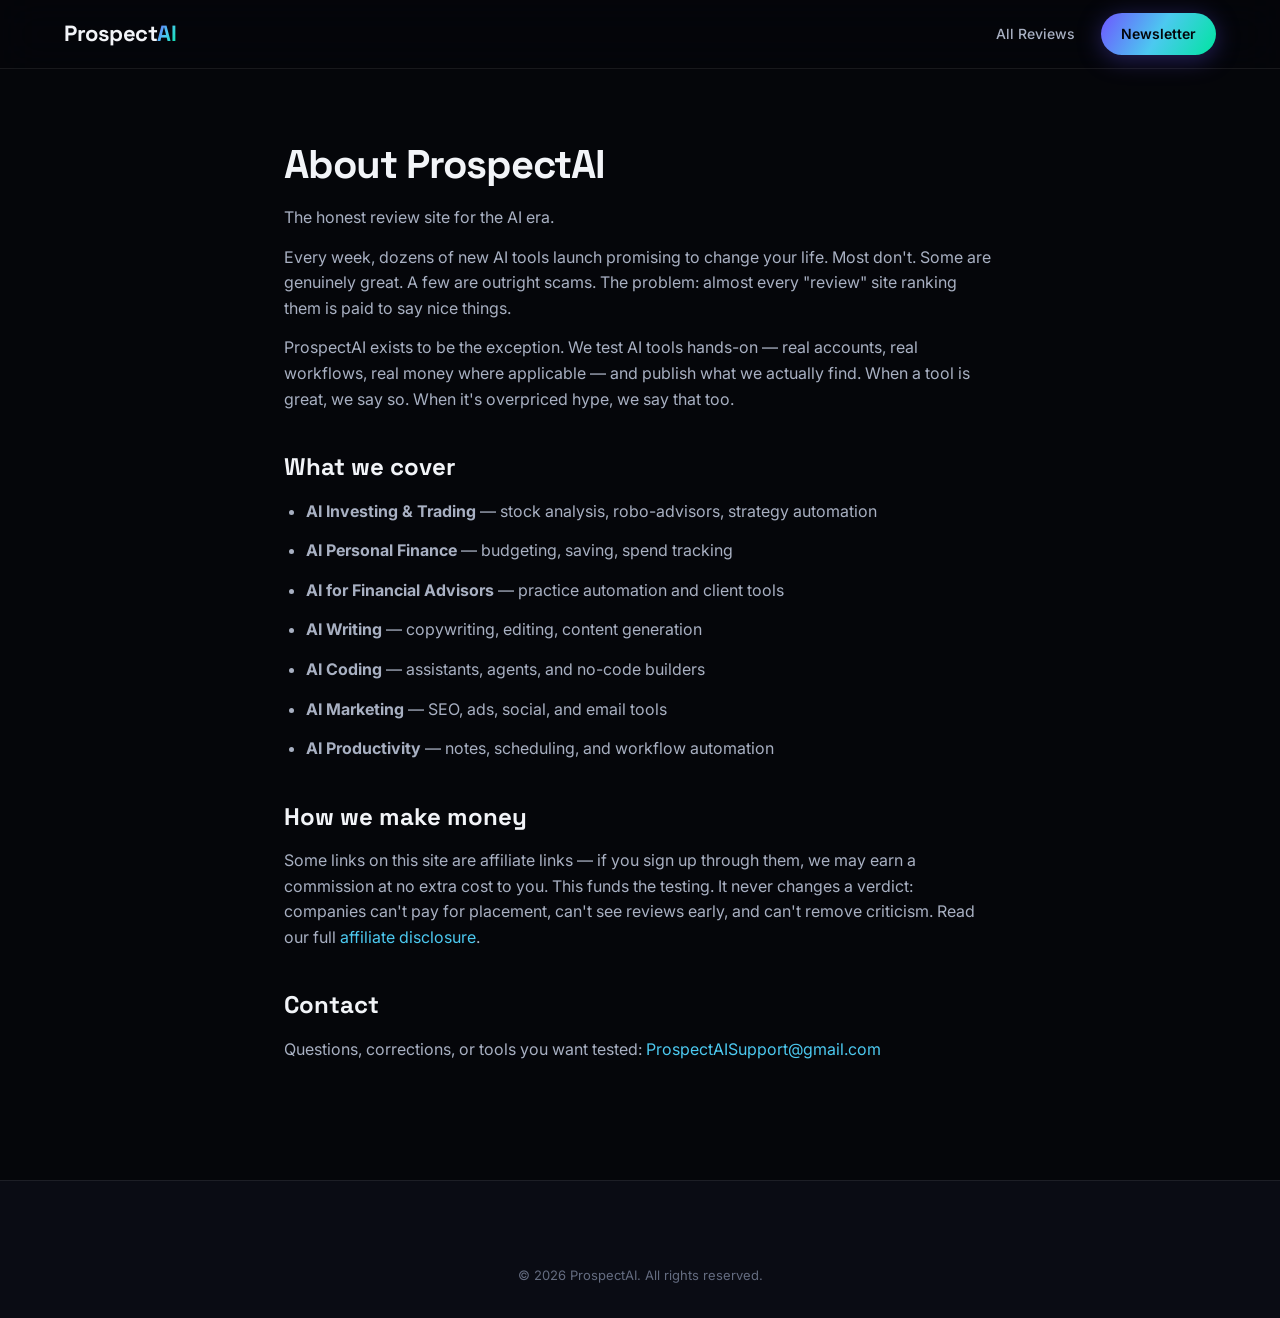
==== about.html @ dc0d9cfd "Complete site rebuild: Aurora design system, 7 AI niches, tool finder, legal pages, SEO + article ge" ====
<!DOCTYPE html>
<html lang="en">
<head>
  <meta charset="UTF-8" />
  <meta name="viewport" content="width=device-width, initial-scale=1.0" />
  <title>About — ProspectAI</title>
  <meta name="description" content="ProspectAI publishes independent, hands-on reviews of AI tools. Learn how we test and why you can trust our verdicts." />
  <link href="https://fonts.googleapis.com/css2?family=Inter:wght@400;500;600;700&family=Space+Grotesk:wght@500;600;700&display=swap" rel="stylesheet" />
  <link rel="stylesheet" href="styles.css?v=3" />
</head>
<body>
  <nav class="nav">
    <div class="nav-inner">
      <a href="index.html" class="nav-logo">Prospect<span class="logo-ai">AI</span></a>
      <div class="nav-right">
        <a href="reviews.html" class="nav-cat">All Reviews</a>
        <a href="index.html#newsletter" class="btn btn-primary" style="padding:10px 20px;font-size:14px;">Newsletter</a>
      </div>
    </div>
  </nav>

  <div class="page-wrap">
    <h1>About ProspectAI</h1>
    <p class="page-updated">The honest review site for the AI era.</p>

    <p>Every week, dozens of new AI tools launch promising to change your life. Most don't. Some are genuinely great. A few are outright scams. The problem: almost every "review" site ranking them is paid to say nice things.</p>

    <p>ProspectAI exists to be the exception. We test AI tools hands-on — real accounts, real workflows, real money where applicable — and publish what we actually find. When a tool is great, we say so. When it's overpriced hype, we say that too.</p>

    <h2>What we cover</h2>
    <ul>
      <li><strong>AI Investing &amp; Trading</strong> — stock analysis, robo-advisors, strategy automation</li>
      <li><strong>AI Personal Finance</strong> — budgeting, saving, spend tracking</li>
      <li><strong>AI for Financial Advisors</strong> — practice automation and client tools</li>
      <li><strong>AI Writing</strong> — copywriting, editing, content generation</li>
      <li><strong>AI Coding</strong> — assistants, agents, and no-code builders</li>
      <li><strong>AI Marketing</strong> — SEO, ads, social, and email tools</li>
      <li><strong>AI Productivity</strong> — notes, scheduling, and workflow automation</li>
    </ul>

    <h2>How we make money</h2>
    <p>Some links on this site are affiliate links — if you sign up through them, we may earn a commission at no extra cost to you. This funds the testing. It never changes a verdict: companies can't pay for placement, can't see reviews early, and can't remove criticism. Read our full <a href="disclosure.html" style="color:var(--cyan);">affiliate disclosure</a>.</p>

    <h2>Contact</h2>
    <p>Questions, corrections, or tools you want tested: <a href="mailto:ProspectAISupport@gmail.com" style="color:var(--cyan);">ProspectAISupport@gmail.com</a></p>
  </div>

  <footer>
    <div class="container">
      <div class="footer-bottom" style="border:none;justify-content:center;">
        <p class="footer-copy" style="text-align:center;">© 2026 ProspectAI. All rights reserved.</p>
      </div>
    </div>
  </footer>
</body>
</html>
---- styles.css ----
/* ============================================================
   ProspectAI — Design System v3 "Aurora"
   Premium dark editorial design for AI tool reviews
   ============================================================ */

:root {
  --bg: #05060a;
  --bg-2: #0a0c14;
  --panel: rgba(255, 255, 255, 0.03);
  --panel-2: rgba(255, 255, 255, 0.05);
  --border: rgba(255, 255, 255, 0.08);
  --border-hover: rgba(255, 255, 255, 0.18);
  --text: #f2f4f8;
  --text-2: #a8b0c2;
  --text-3: #646c80;
  --violet: #6e56ff;
  --mint: #00e5a0;
  --cyan: #4cc9f0;
  --grad: linear-gradient(120deg, #6e56ff, #4cc9f0 50%, #00e5a0);

  /* Category accents */
  --c-trading: #00e5a0;
  --c-budgeting: #ffb454;
  --c-advisors: #4cc9f0;
  --c-investing: #9d7bff;
  --c-writing: #ff6b9d;
  --c-coding: #38e1ff;
  --c-marketing: #ff8a3d;
  --c-productivity: #b58cff;

  --radius: 16px;
  --radius-lg: 24px;
  --font-display: "Space Grotesk", "Inter", -apple-system, sans-serif;
  --font-body: "Inter", -apple-system, BlinkMacSystemFont, "Segoe UI", sans-serif;
}

* { margin: 0; padding: 0; box-sizing: border-box; }

html { scroll-behavior: smooth; }

body {
  background: var(--bg);
  color: var(--text);
  font-family: var(--font-body);
  font-size: 16px;
  line-height: 1.6;
  -webkit-font-smoothing: antialiased;
  overflow-x: hidden;
}

.container { max-width: 1200px; margin: 0 auto; padding: 0 24px; }

a { color: inherit; text-decoration: none; }
img { max-width: 100%; display: block; }

::selection { background: rgba(110, 86, 255, 0.4); }

/* ---------- Buttons ---------- */
.btn {
  display: inline-flex;
  align-items: center;
  gap: 8px;
  padding: 12px 24px;
  border-radius: 99px;
  font-weight: 600;
  font-size: 15px;
  border: none;
  cursor: pointer;
  font-family: var(--font-body);
  transition: transform 0.2s, box-shadow 0.2s, background 0.2s;
}
.btn-primary {
  background: var(--grad);
  color: #04060b;
  box-shadow: 0 4px 24px rgba(110, 86, 255, 0.35);
}
.btn-primary:hover { transform: translateY(-2px); box-shadow: 0 8px 32px rgba(110, 86, 255, 0.5); }
.btn-ghost {
  background: var(--panel-2);
  color: var(--text);
  border: 1px solid var(--border);
}
.btn-ghost:hover { border-color: var(--border-hover); background: rgba(255,255,255,0.08); }

/* ---------- Nav ---------- */
.nav {
  position: sticky;
  top: 0;
  z-index: 100;
  backdrop-filter: blur(20px) saturate(160%);
  -webkit-backdrop-filter: blur(20px) saturate(160%);
  background: rgba(5, 6, 10, 0.75);
  border-bottom: 1px solid var(--border);
}
.nav-inner {
  max-width: 1200px;
  margin: 0 auto;
  padding: 0 24px;
  height: 68px;
  display: flex;
  align-items: center;
  justify-content: space-between;
  gap: 24px;
}
.nav-logo {
  font-family: var(--font-display);
  font-size: 22px;
  font-weight: 700;
  letter-spacing: -0.5px;
  white-space: nowrap;
}
.logo-ai {
  background: var(--grad);
  -webkit-background-clip: text;
  background-clip: text;
  -webkit-text-fill-color: transparent;
}
.nav-cats { display: flex; gap: 4px; flex-wrap: wrap; }
.nav-cat {
  font-size: 14px;
  font-weight: 500;
  color: var(--text-2);
  padding: 8px 14px;
  border-radius: 99px;
  transition: color 0.2s, background 0.2s;
}
.nav-cat:hover { color: var(--text); background: var(--panel-2); }
.nav-right { display: flex; align-items: center; gap: 12px; }

/* ---------- Hero ---------- */
.hero {
  position: relative;
  padding: 90px 0 70px;
  overflow: hidden;
}
.hero-bg {
  position: absolute;
  inset: 0;
  z-index: 0;
  pointer-events: none;
}
.hero-bg canvas { width: 100%; height: 100%; }
.blob {
  position: absolute;
  border-radius: 50%;
  filter: blur(90px);
  opacity: 0.5;
  animation: drift 18s ease-in-out infinite alternate;
}
.blob-1 { width: 480px; height: 480px; background: #2d1d8f; top: -180px; left: -120px; }
.blob-2 { width: 420px; height: 420px; background: #073d33; top: 40px; right: -140px; animation-delay: -6s; }
.blob-3 { width: 320px; height: 320px; background: #15356b; bottom: -160px; left: 35%; animation-delay: -12s; }
@keyframes drift {
  from { transform: translate(0, 0) scale(1); }
  to { transform: translate(60px, 40px) scale(1.15); }
}

.hero-content { position: relative; z-index: 1; text-align: center; max-width: 840px; margin: 0 auto; }
.hero-eyebrow {
  display: inline-flex;
  align-items: center;
  gap: 8px;
  font-size: 13px;
  font-weight: 600;
  letter-spacing: 1.5px;
  text-transform: uppercase;
  color: var(--mint);
  background: rgba(0, 229, 160, 0.08);
  border: 1px solid rgba(0, 229, 160, 0.25);
  padding: 8px 18px;
  border-radius: 99px;
  margin-bottom: 28px;
}
.hero-eyebrow .pulse {
  width: 8px; height: 8px; border-radius: 50%;
  background: var(--mint);
  animation: pulse 2s infinite;
}
@keyframes pulse {
  0%, 100% { box-shadow: 0 0 0 0 rgba(0, 229, 160, 0.5); }
  50% { box-shadow: 0 0 0 7px rgba(0, 229, 160, 0); }
}
.hero h1 {
  font-family: var(--font-display);
  font-size: clamp(40px, 6vw, 68px);
  line-height: 1.05;
  letter-spacing: -2px;
  font-weight: 700;
  margin-bottom: 24px;
}
.hero h1 .grad-text {
  background: var(--grad);
  -webkit-background-clip: text;
  background-clip: text;
  -webkit-text-fill-color: transparent;
}
.hero-sub {
  font-size: 19px;
  color: var(--text-2);
  max-width: 620px;
  margin: 0 auto 36px;
}
.hero-ctas { display: flex; gap: 14px; justify-content: center; flex-wrap: wrap; }

.hero-stats {
  position: relative;
  z-index: 1;
  display: flex;
  justify-content: center;
  gap: 56px;
  margin-top: 64px;
  flex-wrap: wrap;
}
.stat { text-align: center; }
.stat-num {
  font-family: var(--font-display);
  font-size: 34px;
  font-weight: 700;
  background: var(--grad);
  -webkit-background-clip: text;
  background-clip: text;
  -webkit-text-fill-color: transparent;
}
.stat-label { font-size: 13px; color: var(--text-3); letter-spacing: 0.5px; text-transform: uppercase; margin-top: 4px; }

/* ---------- Ticker ---------- */
.ticker {
  border-top: 1px solid var(--border);
  border-bottom: 1px solid var(--border);
  background: var(--bg-2);
  overflow: hidden;
  white-space: nowrap;
  padding: 12px 0;
}
.ticker-track {
  display: inline-flex;
  gap: 48px;
  animation: ticker 40s linear infinite;
  padding-left: 100%;
}
@keyframes ticker { to { transform: translateX(-100%); } }
.ticker-item { font-size: 14px; color: var(--text-2); display: inline-flex; gap: 8px; align-items: center; }
.ticker-item b { color: var(--mint); font-weight: 600; }
.ticker-item:hover { color: var(--text); }

/* ---------- Sections ---------- */
.section { padding: 72px 0; }
.section-header {
  display: flex;
  align-items: flex-end;
  justify-content: space-between;
  margin-bottom: 36px;
  gap: 16px;
}
.section-title {
  font-family: var(--font-display);
  font-size: 32px;
  font-weight: 700;
  letter-spacing: -1px;
}
.section-kicker {
  display: block;
  font-size: 13px;
  letter-spacing: 2px;
  text-transform: uppercase;
  color: var(--violet);
  font-weight: 600;
  margin-bottom: 8px;
}
.section-more { font-size: 14px; color: var(--text-2); font-weight: 500; transition: color 0.2s; white-space: nowrap; }
.section-more:hover { color: var(--mint); }

/* ---------- Tags ---------- */
.tag {
  display: inline-block;
  font-size: 11px;
  font-weight: 700;
  letter-spacing: 1px;
  text-transform: uppercase;
  padding: 4px 12px;
  border-radius: 99px;
}
.tag-trading { color: var(--c-trading); background: rgba(0, 229, 160, 0.1); }
.tag-budgeting { color: var(--c-budgeting); background: rgba(255, 180, 84, 0.1); }
.tag-advisors { color: var(--c-advisors); background: rgba(76, 201, 240, 0.1); }
.tag-investing { color: var(--c-investing); background: rgba(157, 123, 255, 0.12); }
.tag-writing { color: var(--c-writing); background: rgba(255, 107, 157, 0.1); }
.tag-coding { color: var(--c-coding); background: rgba(56, 225, 255, 0.1); }
.tag-marketing { color: var(--c-marketing); background: rgba(255, 138, 61, 0.1); }
.tag-productivity { color: var(--c-productivity); background: rgba(181, 140, 255, 0.12); }

/* ---------- Featured ---------- */
.featured-grid {
  display: grid;
  grid-template-columns: 1.6fr 1fr;
  gap: 24px;
}
.featured-main {
  position: relative;
  border-radius: var(--radius-lg);
  border: 1px solid var(--border);
  background: var(--panel);
  overflow: hidden;
  display: flex;
  flex-direction: column;
  transition: border-color 0.3s, transform 0.3s;
}
.featured-main:hover { border-color: var(--border-hover); transform: translateY(-4px); }
.featured-visual {
  height: 300px;
  background:
    radial-gradient(ellipse at 20% 100%, rgba(110, 86, 255, 0.5), transparent 60%),
    radial-gradient(ellipse at 90% 20%, rgba(0, 229, 160, 0.35), transparent 55%),
    linear-gradient(140deg, #0c0f1d, #11152a);
  position: relative;
}
.featured-visual::after {
  content: "";
  position: absolute;
  inset: 0;
  background-image: radial-gradient(rgba(255,255,255,0.12) 1px, transparent 1px);
  background-size: 22px 22px;
  mask-image: linear-gradient(to bottom, transparent, black);
  -webkit-mask-image: linear-gradient(to bottom, transparent, black);
}
.featured-label {
  position: absolute;
  top: 20px; left: 20px;
  z-index: 1;
  font-size: 12px;
  font-weight: 700;
  letter-spacing: 1px;
  text-transform: uppercase;
  background: rgba(5, 6, 10, 0.7);
  backdrop-filter: blur(8px);
  border: 1px solid var(--border);
  color: var(--mint);
  padding: 6px 14px;
  border-radius: 99px;
}
.featured-body { padding: 28px; display: flex; flex-direction: column; gap: 14px; flex: 1; }
.featured-headline {
  font-family: var(--font-display);
  font-size: 28px;
  line-height: 1.2;
  letter-spacing: -0.5px;
  font-weight: 700;
}
.featured-excerpt { color: var(--text-2); font-size: 16px; }
.card-meta { display: flex; align-items: center; gap: 10px; font-size: 13px; color: var(--text-3); margin-top: auto; }
.meta-dot { width: 3px; height: 3px; border-radius: 50%; background: var(--text-3); }

/* Top stories sidebar */
.top-stories {
  border-radius: var(--radius-lg);
  border: 1px solid var(--border);
  background: var(--panel);
  padding: 24px;
  display: flex;
  flex-direction: column;
}
.top-stories-head {
  font-size: 13px;
  font-weight: 700;
  letter-spacing: 1.5px;
  text-transform: uppercase;
  color: var(--text-3);
  padding-bottom: 16px;
  border-bottom: 1px solid var(--border);
}
.top-story {
  display: flex;
  gap: 16px;
  padding: 18px 0;
  border-bottom: 1px solid var(--border);
  transition: padding-left 0.2s;
}
.top-story:last-child { border-bottom: none; padding-bottom: 0; }
.top-story:hover { padding-left: 6px; }
.top-story:hover .top-story-title { color: var(--mint); }
.top-story-num {
  font-family: var(--font-display);
  font-size: 22px;
  font-weight: 700;
  background: var(--grad);
  -webkit-background-clip: text;
  background-clip: text;
  -webkit-text-fill-color: transparent;
  opacity: 0.85;
}
.top-story-title { font-size: 15px; font-weight: 600; line-height: 1.4; transition: color 0.2s; }
.top-story-meta { font-size: 12px; color: var(--text-3); margin-top: 6px; display: flex; gap: 8px; align-items: center; }

/* ---------- Category grid ---------- */
.cat-grid {
  display: grid;
  grid-template-columns: repeat(4, 1fr);
  gap: 16px;
}
.cat-card {
  position: relative;
  border-radius: var(--radius);
  border: 1px solid var(--border);
  background: var(--panel);
  padding: 26px 22px;
  transition: transform 0.25s, border-color 0.25s, background 0.25s;
  overflow: hidden;
}
.cat-card::before {
  content: "";
  position: absolute;
  top: 0; left: 0; right: 0;
  height: 2px;
  background: var(--cat-accent, var(--violet));
  opacity: 0;
  transition: opacity 0.25s;
}
.cat-card:hover { transform: translateY(-4px); border-color: var(--border-hover); background: var(--panel-2); }
.cat-card:hover::before { opacity: 1; }
.cat-icon {
  width: 44px; height: 44px;
  display: flex; align-items: center; justify-content: center;
  font-size: 22px;
  border-radius: 12px;
  background: var(--panel-2);
  border: 1px solid var(--border);
  margin-bottom: 16px;
}
.cat-name { font-family: var(--font-display); font-size: 17px; font-weight: 700; margin-bottom: 4px; }
.cat-count { font-size: 13px; color: var(--text-3); }
.cat-arrow {
  position: absolute;
  top: 24px; right: 20px;
  color: var(--text-3);
  transition: transform 0.25s, color 0.25s;
}
.cat-card:hover .cat-arrow { transform: translateX(4px); color: var(--cat-accent, var(--mint)); }

/* ---------- Article cards ---------- */
.articles-grid {
  display: grid;
  grid-template-columns: repeat(3, 1fr);
  gap: 20px;
}
.article-card {
  border-radius: var(--radius);
  border: 1px solid var(--border);
  background: var(--panel);
  overflow: hidden;
  display: flex;
  flex-direction: column;
  transition: transform 0.25s, border-color 0.25s;
}
.article-card:hover { transform: translateY(-5px); border-color: var(--border-hover); }
.article-card:hover .article-headline { color: var(--mint); }
.article-thumb { height: 160px; position: relative; overflow: hidden; }
.article-thumb::after {
  content: "";
  position: absolute;
  inset: 0;
  background-image: radial-gradient(rgba(255,255,255,0.1) 1px, transparent 1px);
  background-size: 18px 18px;
  mask-image: linear-gradient(to top, transparent 30%, black);
  -webkit-mask-image: linear-gradient(to top, transparent 30%, black);
}
.thumb-trading { background: radial-gradient(ellipse at 30% 110%, rgba(0,229,160,0.55), transparent 60%), linear-gradient(140deg,#0a131a,#0d1f1c); }
.thumb-budgeting { background: radial-gradient(ellipse at 30% 110%, rgba(255,180,84,0.45), transparent 60%), linear-gradient(140deg,#15100a,#211a0e); }
.thumb-advisors { background: radial-gradient(ellipse at 30% 110%, rgba(76,201,240,0.5), transparent 60%), linear-gradient(140deg,#0a1019,#0e1a26); }
.thumb-investing { background: radial-gradient(ellipse at 30% 110%, rgba(157,123,255,0.5), transparent 60%), linear-gradient(140deg,#0e0a1c,#161029); }
.thumb-writing { background: radial-gradient(ellipse at 30% 110%, rgba(255,107,157,0.45), transparent 60%), linear-gradient(140deg,#190a12,#240e1a); }
.thumb-coding { background: radial-gradient(ellipse at 30% 110%, rgba(56,225,255,0.45), transparent 60%), linear-gradient(140deg,#081418,#0c1d24); }
.thumb-marketing { background: radial-gradient(ellipse at 30% 110%, rgba(255,138,61,0.45), transparent 60%), linear-gradient(140deg,#170e07,#241408); }
.thumb-productivity { background: radial-gradient(ellipse at 30% 110%, rgba(181,140,255,0.45), transparent 60%), linear-gradient(140deg,#100a1c,#181028); }
.article-body { padding: 22px; display: flex; flex-direction: column; gap: 12px; flex: 1; }
.article-headline {
  font-family: var(--font-display);
  font-size: 18px;
  font-weight: 700;
  line-height: 1.35;
  letter-spacing: -0.3px;
  transition: color 0.2s;
}
.article-excerpt {
  color: var(--text-2);
  font-size: 14px;
  display: -webkit-box;
  -webkit-line-clamp: 3;
  -webkit-box-orient: vertical;
  overflow: hidden;
}

/* ---------- Tool Finder Quiz ---------- */
.finder {
  border-radius: var(--radius-lg);
  border: 1px solid var(--border);
  background:
    radial-gradient(ellipse at 100% 0%, rgba(110, 86, 255, 0.16), transparent 50%),
    radial-gradient(ellipse at 0% 100%, rgba(0, 229, 160, 0.1), transparent 50%),
    var(--bg-2);
  padding: 48px;
  display: grid;
  grid-template-columns: 1fr 1.2fr;
  gap: 48px;
  align-items: center;
}
.finder-title { font-family: var(--font-display); font-size: 32px; font-weight: 700; letter-spacing: -1px; margin-bottom: 12px; }
.finder-sub { color: var(--text-2); font-size: 16px; }
.finder-box { min-height: 270px; display: flex; flex-direction: column; justify-content: center; }
.finder-q { font-family: var(--font-display); font-size: 20px; font-weight: 700; margin-bottom: 20px; }
.finder-opts { display: flex; flex-direction: column; gap: 10px; }
.finder-opt {
  text-align: left;
  background: var(--panel-2);
  border: 1px solid var(--border);
  color: var(--text);
  font-family: var(--font-body);
  font-size: 15px;
  font-weight: 500;
  padding: 14px 18px;
  border-radius: 12px;
  cursor: pointer;
  transition: border-color 0.2s, background 0.2s, transform 0.15s;
}
.finder-opt:hover {
  border-color: var(--violet);
  background: rgba(110, 86, 255, 0.1);
  transform: translateX(4px);
}
.finder-progress { display: flex; gap: 6px; margin-bottom: 24px; }
.finder-step { height: 4px; flex: 1; border-radius: 99px; background: var(--panel-2); transition: background 0.3s; }
.finder-step.active { background: var(--grad); }
.finder-result-name {
  font-family: var(--font-display);
  font-size: 28px;
  font-weight: 700;
  background: var(--grad);
  -webkit-background-clip: text;
  background-clip: text;
  -webkit-text-fill-color: transparent;
  margin-bottom: 8px;
}
.finder-result-why { color: var(--text-2); font-size: 15px; margin-bottom: 20px; }
.finder-restart {
  background: none; border: none;
  color: var(--text-3);
  font-size: 13px;
  cursor: pointer;
  margin-top: 16px;
  font-family: var(--font-body);
}
.finder-restart:hover { color: var(--text); }

/* ---------- Compare ---------- */
.compare-grid { display: grid; grid-template-columns: 1fr 1fr; gap: 20px; }
.compare-card {
  border-radius: var(--radius);
  border: 1px solid var(--border);
  background: var(--panel);
  padding: 28px;
  transition: transform 0.25s, border-color 0.25s;
}
.compare-card:hover { transform: translateY(-4px); border-color: var(--border-hover); }
.compare-vs { display: flex; align-items: center; gap: 14px; margin-bottom: 18px; }
.compare-pill {
  font-family: var(--font-display);
  font-weight: 700;
  font-size: 16px;
  padding: 10px 20px;
  border-radius: 12px;
  border: 1px solid var(--border);
}
.compare-pill-a { background: rgba(110, 86, 255, 0.12); color: #b9aaff; }
.compare-pill-b { background: rgba(0, 229, 160, 0.1); color: var(--mint); }
.compare-vs-text { font-size: 12px; font-weight: 800; color: var(--text-3); letter-spacing: 1px; }
.compare-desc { color: var(--text-2); font-size: 14px; margin-bottom: 16px; }
.compare-cta { font-size: 14px; font-weight: 600; color: var(--cyan); }

/* ---------- Newsletter ---------- */
.newsletter-box {
  border-radius: var(--radius-lg);
  border: 1px solid rgba(110, 86, 255, 0.3);
  background:
    radial-gradient(ellipse at 0% 0%, rgba(110, 86, 255, 0.22), transparent 55%),
    radial-gradient(ellipse at 100% 100%, rgba(0, 229, 160, 0.12), transparent 55%),
    var(--bg-2);
  padding: 56px;
  display: grid;
  grid-template-columns: 1.2fr 1fr;
  gap: 48px;
  align-items: center;
}
.nl-eyebrow { font-size: 12px; font-weight: 700; letter-spacing: 2px; text-transform: uppercase; color: var(--mint); }
.nl-h2 { font-family: var(--font-display); font-size: 32px; font-weight: 700; letter-spacing: -1px; margin: 12px 0; }
.nl-sub { color: var(--text-2); margin-bottom: 20px; }
.nl-perks { display: flex; flex-direction: column; gap: 10px; }
.nl-perk { font-size: 14px; color: var(--text-2); padding-left: 26px; position: relative; }
.nl-perk::before { content: "✓"; position: absolute; left: 0; color: var(--mint); font-weight: 700; }
.nl-form { display: flex; flex-direction: column; gap: 12px; }
.nl-form input {
  background: rgba(5, 6, 10, 0.7);
  border: 1px solid var(--border);
  border-radius: 12px;
  padding: 15px 18px;
  color: var(--text);
  font-size: 15px;
  font-family: var(--font-body);
  outline: none;
  transition: border-color 0.2s;
}
.nl-form input:focus { border-color: var(--violet); }
.nl-note { font-size: 12px; color: var(--text-3); text-align: center; }

/* ---------- Methodology strip ---------- */
.method-strip {
  display: grid;
  grid-template-columns: repeat(3, 1fr);
  gap: 16px;
}
.method-item {
  border-radius: var(--radius);
  border: 1px solid var(--border);
  background: var(--panel);
  padding: 24px;
}
.method-num {
  font-family: var(--font-display);
  font-size: 15px;
  font-weight: 700;
  color: var(--violet);
  margin-bottom: 8px;
}
.method-name { font-family: var(--font-display); font-size: 17px; font-weight: 700; margin-bottom: 6px; }
.method-desc { font-size: 14px; color: var(--text-2); }

/* ---------- Footer ---------- */
footer {
  border-top: 1px solid var(--border);
  background: var(--bg-2);
  padding: 56px 0 32px;
  margin-top: 40px;
}
.footer-grid {
  display: grid;
  grid-template-columns: 2fr 1fr 1fr 1fr;
  gap: 40px;
  padding-bottom: 40px;
  border-bottom: 1px solid var(--border);
}
.footer-logo { font-family: var(--font-display); font-size: 20px; font-weight: 700; margin-bottom: 12px; }
.footer-desc { font-size: 14px; color: var(--text-2); max-width: 340px; }
.footer-email { font-size: 14px; color: var(--text-3); margin-top: 12px; }
.footer-email a { color: var(--cyan); }
.footer-col-head {
  font-size: 12px;
  font-weight: 700;
  letter-spacing: 1.5px;
  text-transform: uppercase;
  color: var(--text-3);
  margin-bottom: 14px;
}
.footer-col a { display: block; font-size: 14px; color: var(--text-2); padding: 5px 0; transition: color 0.2s; }
.footer-col a:hover { color: var(--mint); }
.footer-bottom {
  display: flex;
  justify-content: space-between;
  align-items: center;
  padding-top: 28px;
  gap: 16px;
  flex-wrap: wrap;
}
.footer-copy { font-size: 13px; color: var(--text-3); max-width: 640px; }
.footer-legal { display: flex; gap: 20px; }
.footer-legal a { font-size: 13px; color: var(--text-3); }
.footer-legal a:hover { color: var(--text); }

/* ---------- Reveal animations ---------- */
.reveal {
  opacity: 0;
  transform: translateY(24px);
  transition: opacity 0.7s ease, transform 0.7s ease;
}
.reveal.visible { opacity: 1; transform: translateY(0); }

/* ---------- Static pages (about / legal) ---------- */
.page-wrap { max-width: 760px; margin: 0 auto; padding: 64px 24px; }
.page-wrap h1 { font-family: var(--font-display); font-size: 40px; letter-spacing: -1px; margin-bottom: 8px; }
.page-updated { color: var(--text-3); font-size: 14px; margin-bottom: 36px; }
.page-wrap h2 { font-family: var(--font-display); font-size: 24px; margin: 36px 0 12px; }
.page-wrap p, .page-wrap li { color: var(--text-2); margin-bottom: 14px; font-size: 16px; }
.page-wrap ul { padding-left: 22px; }

/* ---------- Reviews listing page ---------- */
.filter-bar { display: flex; gap: 8px; flex-wrap: wrap; margin-bottom: 36px; }
.filter-chip {
  font-size: 13px;
  font-weight: 600;
  padding: 9px 18px;
  border-radius: 99px;
  border: 1px solid var(--border);
  background: var(--panel);
  color: var(--text-2);
  cursor: pointer;
  font-family: var(--font-body);
  transition: all 0.2s;
}
.filter-chip:hover { border-color: var(--border-hover); color: var(--text); }
.filter-chip.active {
  background: var(--grad);
  color: #04060b;
  border-color: transparent;
}

/* ---------- Responsive ---------- */
@media (max-width: 1024px) {
  .featured-grid { grid-template-columns: 1fr; }
  .cat-grid { grid-template-columns: repeat(2, 1fr); }
  .articles-grid { grid-template-columns: repeat(2, 1fr); }
  .finder { grid-template-columns: 1fr; padding: 36px; }
  .newsletter-box { grid-template-columns: 1fr; padding: 40px; }
  .footer-grid { grid-template-columns: 1fr 1fr; }
  .method-strip { grid-template-columns: 1fr; }
}
@media (max-width: 640px) {
  .nav-cats { display: none; }
  .articles-grid { grid-template-columns: 1fr; }
  .compare-grid { grid-template-columns: 1fr; }
  .cat-grid { grid-template-columns: 1fr 1fr; }
  .hero { padding: 56px 0 48px; }
  .hero-stats { gap: 28px; }
  .section { padding: 48px 0; }
}
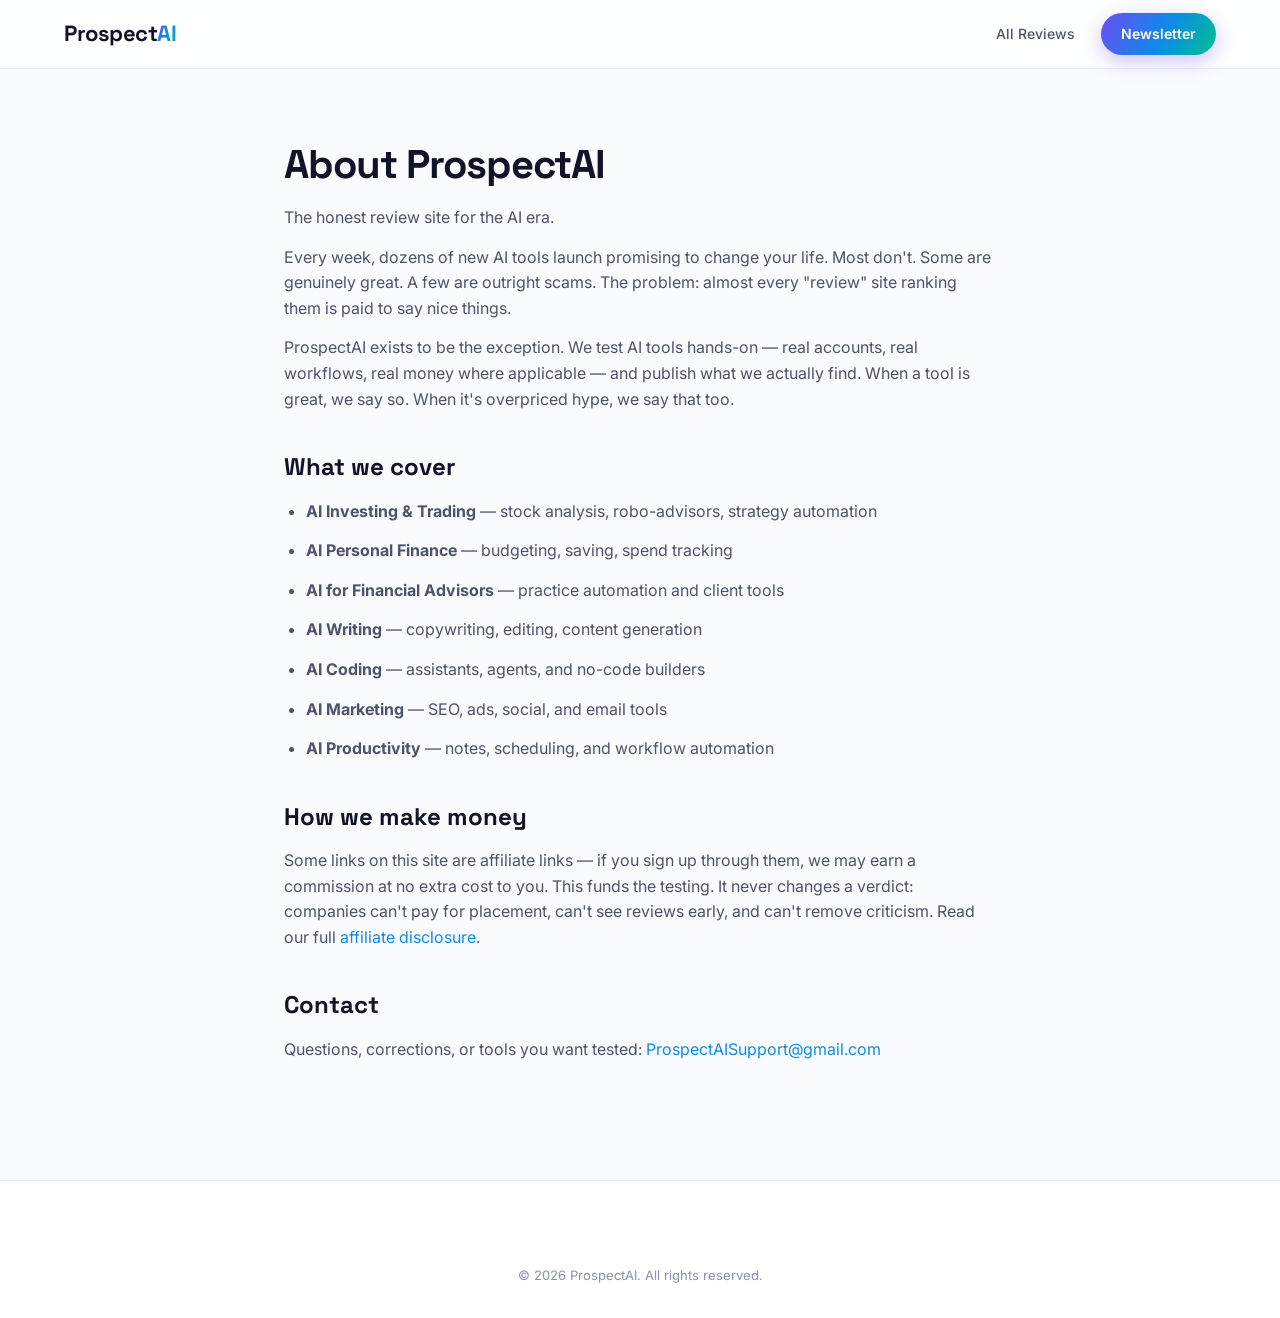
==== commit 03255902: "Redesign to light 'Daylight' theme: brighter, friendlier, more approachable - Light theme across sit" ====
--- a/about.html
+++ b/about.html
@@ -6,7 +6,8 @@
   <title>About — ProspectAI</title>
   <meta name="description" content="ProspectAI publishes independent, hands-on reviews of AI tools. Learn how we test and why you can trust our verdicts." />
   <link href="https://fonts.googleapis.com/css2?family=Inter:wght@400;500;600;700&family=Space+Grotesk:wght@500;600;700&display=swap" rel="stylesheet" />
-  <link rel="stylesheet" href="styles.css?v=3" />
+  <link rel="icon" href="data:image/svg+xml,%3Csvg xmlns='http://www.w3.org/2000/svg' viewBox='0 0 100 100'%3E%3Cdefs%3E%3ClinearGradient id='g' x1='0' y1='0' x2='1' y2='1'%3E%3Cstop offset='0' stop-color='%236c4cf4'/%3E%3Cstop offset='1' stop-color='%2300c08b'/%3E%3C/linearGradient%3E%3C/defs%3E%3Crect width='100' height='100' rx='22' fill='url(%23g)'/%3E%3Ctext x='50' y='68' font-family='Arial,sans-serif' font-weight='bold' font-size='52' fill='white' text-anchor='middle'%3EP%3C/text%3E%3C/svg%3E" />
+  <link rel="stylesheet" href="styles.css?v=4" />
 </head>
 <body>
   <nav class="nav">
--- a/styles.css
+++ b/styles.css
@@ -1,32 +1,35 @@
 /* ============================================================
-   ProspectAI — Design System v3 "Aurora"
-   Premium dark editorial design for AI tool reviews
+   ProspectAI — Design System v4 "Daylight"
+   Bright, friendly editorial design for AI tool reviews
    ============================================================ */
 
 :root {
-  --bg: #05060a;
-  --bg-2: #0a0c14;
-  --panel: rgba(255, 255, 255, 0.03);
-  --panel-2: rgba(255, 255, 255, 0.05);
-  --border: rgba(255, 255, 255, 0.08);
-  --border-hover: rgba(255, 255, 255, 0.18);
-  --text: #f2f4f8;
-  --text-2: #a8b0c2;
-  --text-3: #646c80;
-  --violet: #6e56ff;
-  --mint: #00e5a0;
-  --cyan: #4cc9f0;
-  --grad: linear-gradient(120deg, #6e56ff, #4cc9f0 50%, #00e5a0);
+  --bg: #fafbfe;
+  --bg-2: #f2f5fa;
+  --panel: #ffffff;
+  --panel-2: #f6f8fc;
+  --border: #e6eaf2;
+  --border-hover: #c9d2e3;
+  --text: #101426;
+  --text-2: #4b5468;
+  --text-3: #8a93a8;
+  --violet: #6c4cf4;
+  --mint: #00a878;
+  --cyan: #0c8ce9;
+  --grad: linear-gradient(120deg, #6c4cf4, #0c8ce9 55%, #00c08b);
+  --shadow-sm: 0 1px 2px rgba(16, 20, 38, 0.05), 0 4px 12px rgba(16, 20, 38, 0.05);
+  --shadow-md: 0 2px 4px rgba(16, 20, 38, 0.05), 0 12px 32px rgba(16, 20, 38, 0.09);
+  --shadow-lg: 0 4px 8px rgba(16, 20, 38, 0.06), 0 24px 56px rgba(16, 20, 38, 0.13);
 
   /* Category accents */
-  --c-trading: #00e5a0;
-  --c-budgeting: #ffb454;
-  --c-advisors: #4cc9f0;
-  --c-investing: #9d7bff;
-  --c-writing: #ff6b9d;
-  --c-coding: #38e1ff;
-  --c-marketing: #ff8a3d;
-  --c-productivity: #b58cff;
+  --c-trading: #00a878;
+  --c-budgeting: #e08700;
+  --c-advisors: #0c8ce9;
+  --c-investing: #7c5cff;
+  --c-writing: #e54d8a;
+  --c-coding: #00a3c4;
+  --c-marketing: #f06a1d;
+  --c-productivity: #9256e8;
 
   --radius: 16px;
   --radius-lg: 24px;
@@ -53,7 +56,7 @@
 a { color: inherit; text-decoration: none; }
 img { max-width: 100%; display: block; }
 
-::selection { background: rgba(110, 86, 255, 0.4); }
+::selection { background: rgba(108, 76, 244, 0.18); }
 
 /* ---------- Buttons ---------- */
 .btn {
@@ -71,25 +74,26 @@
 }
 .btn-primary {
   background: var(--grad);
-  color: #04060b;
-  box-shadow: 0 4px 24px rgba(110, 86, 255, 0.35);
-}
-.btn-primary:hover { transform: translateY(-2px); box-shadow: 0 8px 32px rgba(110, 86, 255, 0.5); }
+  color: #ffffff;
+  box-shadow: 0 6px 20px rgba(108, 76, 244, 0.35);
+}
+.btn-primary:hover { transform: translateY(-2px); box-shadow: 0 10px 28px rgba(108, 76, 244, 0.45); }
 .btn-ghost {
-  background: var(--panel-2);
+  background: var(--panel);
   color: var(--text);
   border: 1px solid var(--border);
-}
-.btn-ghost:hover { border-color: var(--border-hover); background: rgba(255,255,255,0.08); }
+  box-shadow: var(--shadow-sm);
+}
+.btn-ghost:hover { border-color: var(--border-hover); transform: translateY(-2px); box-shadow: var(--shadow-md); }
 
 /* ---------- Nav ---------- */
 .nav {
   position: sticky;
   top: 0;
   z-index: 100;
-  backdrop-filter: blur(20px) saturate(160%);
-  -webkit-backdrop-filter: blur(20px) saturate(160%);
-  background: rgba(5, 6, 10, 0.75);
+  backdrop-filter: blur(16px) saturate(180%);
+  -webkit-backdrop-filter: blur(16px) saturate(180%);
+  background: rgba(255, 255, 255, 0.82);
   border-bottom: 1px solid var(--border);
 }
 .nav-inner {
@@ -124,14 +128,19 @@
   border-radius: 99px;
   transition: color 0.2s, background 0.2s;
 }
-.nav-cat:hover { color: var(--text); background: var(--panel-2); }
+.nav-cat:hover { color: var(--text); background: var(--bg-2); }
 .nav-right { display: flex; align-items: center; gap: 12px; }
 
 /* ---------- Hero ---------- */
 .hero {
   position: relative;
-  padding: 90px 0 70px;
+  padding: 88px 0 64px;
   overflow: hidden;
+  background:
+    radial-gradient(ellipse 900px 480px at 12% -10%, rgba(108, 76, 244, 0.12), transparent 60%),
+    radial-gradient(ellipse 800px 460px at 88% -6%, rgba(0, 192, 139, 0.12), transparent 60%),
+    radial-gradient(ellipse 600px 400px at 55% 115%, rgba(12, 140, 233, 0.1), transparent 55%),
+    var(--bg);
 }
 .hero-bg {
   position: absolute;
@@ -143,30 +152,30 @@
 .blob {
   position: absolute;
   border-radius: 50%;
-  filter: blur(90px);
-  opacity: 0.5;
+  filter: blur(80px);
+  opacity: 0.55;
   animation: drift 18s ease-in-out infinite alternate;
 }
-.blob-1 { width: 480px; height: 480px; background: #2d1d8f; top: -180px; left: -120px; }
-.blob-2 { width: 420px; height: 420px; background: #073d33; top: 40px; right: -140px; animation-delay: -6s; }
-.blob-3 { width: 320px; height: 320px; background: #15356b; bottom: -160px; left: 35%; animation-delay: -12s; }
+.blob-1 { width: 460px; height: 460px; background: #ddd4ff; top: -200px; left: -120px; }
+.blob-2 { width: 400px; height: 400px; background: #c9f4e4; top: 20px; right: -150px; animation-delay: -6s; }
+.blob-3 { width: 320px; height: 320px; background: #cfe7ff; bottom: -170px; left: 38%; animation-delay: -12s; }
 @keyframes drift {
   from { transform: translate(0, 0) scale(1); }
-  to { transform: translate(60px, 40px) scale(1.15); }
-}
-
-.hero-content { position: relative; z-index: 1; text-align: center; max-width: 840px; margin: 0 auto; }
+  to { transform: translate(56px, 36px) scale(1.12); }
+}
+
+.hero-content { position: relative; z-index: 1; text-align: center; max-width: 860px; margin: 0 auto; }
 .hero-eyebrow {
   display: inline-flex;
   align-items: center;
   gap: 8px;
   font-size: 13px;
   font-weight: 600;
-  letter-spacing: 1.5px;
+  letter-spacing: 1.2px;
   text-transform: uppercase;
   color: var(--mint);
-  background: rgba(0, 229, 160, 0.08);
-  border: 1px solid rgba(0, 229, 160, 0.25);
+  background: rgba(0, 168, 120, 0.09);
+  border: 1px solid rgba(0, 168, 120, 0.25);
   padding: 8px 18px;
   border-radius: 99px;
   margin-bottom: 28px;
@@ -177,13 +186,13 @@
   animation: pulse 2s infinite;
 }
 @keyframes pulse {
-  0%, 100% { box-shadow: 0 0 0 0 rgba(0, 229, 160, 0.5); }
-  50% { box-shadow: 0 0 0 7px rgba(0, 229, 160, 0); }
+  0%, 100% { box-shadow: 0 0 0 0 rgba(0, 168, 120, 0.45); }
+  50% { box-shadow: 0 0 0 7px rgba(0, 168, 120, 0); }
 }
 .hero h1 {
   font-family: var(--font-display);
-  font-size: clamp(40px, 6vw, 68px);
-  line-height: 1.05;
+  font-size: clamp(40px, 6vw, 66px);
+  line-height: 1.06;
   letter-spacing: -2px;
   font-weight: 700;
   margin-bottom: 24px;
@@ -197,7 +206,7 @@
 .hero-sub {
   font-size: 19px;
   color: var(--text-2);
-  max-width: 620px;
+  max-width: 640px;
   margin: 0 auto 36px;
 }
 .hero-ctas { display: flex; gap: 14px; justify-content: center; flex-wrap: wrap; }
@@ -208,7 +217,7 @@
   display: flex;
   justify-content: center;
   gap: 56px;
-  margin-top: 64px;
+  margin-top: 60px;
   flex-wrap: wrap;
 }
 .stat { text-align: center; }
@@ -221,13 +230,13 @@
   background-clip: text;
   -webkit-text-fill-color: transparent;
 }
-.stat-label { font-size: 13px; color: var(--text-3); letter-spacing: 0.5px; text-transform: uppercase; margin-top: 4px; }
+.stat-label { font-size: 12.5px; color: var(--text-3); letter-spacing: 0.6px; text-transform: uppercase; margin-top: 4px; font-weight: 600; }
 
 /* ---------- Ticker ---------- */
 .ticker {
   border-top: 1px solid var(--border);
   border-bottom: 1px solid var(--border);
-  background: var(--bg-2);
+  background: var(--panel);
   overflow: hidden;
   white-space: nowrap;
   padding: 12px 0;
@@ -239,8 +248,8 @@
   padding-left: 100%;
 }
 @keyframes ticker { to { transform: translateX(-100%); } }
-.ticker-item { font-size: 14px; color: var(--text-2); display: inline-flex; gap: 8px; align-items: center; }
-.ticker-item b { color: var(--mint); font-weight: 600; }
+.ticker-item { font-size: 14px; color: var(--text-2); display: inline-flex; gap: 8px; align-items: center; font-weight: 500; }
+.ticker-item b { color: var(--mint); font-weight: 700; }
 .ticker-item:hover { color: var(--text); }
 
 /* ---------- Sections ---------- */
@@ -264,11 +273,11 @@
   letter-spacing: 2px;
   text-transform: uppercase;
   color: var(--violet);
-  font-weight: 600;
+  font-weight: 700;
   margin-bottom: 8px;
 }
-.section-more { font-size: 14px; color: var(--text-2); font-weight: 500; transition: color 0.2s; white-space: nowrap; }
-.section-more:hover { color: var(--mint); }
+.section-more { font-size: 14px; color: var(--text-2); font-weight: 600; transition: color 0.2s; white-space: nowrap; }
+.section-more:hover { color: var(--violet); }
 
 /* ---------- Tags ---------- */
 .tag {
@@ -280,14 +289,14 @@
   padding: 4px 12px;
   border-radius: 99px;
 }
-.tag-trading { color: var(--c-trading); background: rgba(0, 229, 160, 0.1); }
-.tag-budgeting { color: var(--c-budgeting); background: rgba(255, 180, 84, 0.1); }
-.tag-advisors { color: var(--c-advisors); background: rgba(76, 201, 240, 0.1); }
-.tag-investing { color: var(--c-investing); background: rgba(157, 123, 255, 0.12); }
-.tag-writing { color: var(--c-writing); background: rgba(255, 107, 157, 0.1); }
-.tag-coding { color: var(--c-coding); background: rgba(56, 225, 255, 0.1); }
-.tag-marketing { color: var(--c-marketing); background: rgba(255, 138, 61, 0.1); }
-.tag-productivity { color: var(--c-productivity); background: rgba(181, 140, 255, 0.12); }
+.tag-trading { color: #007a57; background: #dcf5ec; }
+.tag-budgeting { color: #a36200; background: #fdeed3; }
+.tag-advisors { color: #0a6cb4; background: #ddeefc; }
+.tag-investing { color: #5e3ee0; background: #e9e3ff; }
+.tag-writing { color: #c23069; background: #fce1ec; }
+.tag-coding { color: #007e99; background: #d9f3f9; }
+.tag-marketing { color: #c24f08; background: #fde7d8; }
+.tag-productivity { color: #7437cc; background: #eee2fd; }
 
 /* ---------- Featured ---------- */
 .featured-grid {
@@ -303,22 +312,23 @@
   overflow: hidden;
   display: flex;
   flex-direction: column;
-  transition: border-color 0.3s, transform 0.3s;
-}
-.featured-main:hover { border-color: var(--border-hover); transform: translateY(-4px); }
+  box-shadow: var(--shadow-sm);
+  transition: box-shadow 0.3s, transform 0.3s;
+}
+.featured-main:hover { box-shadow: var(--shadow-lg); transform: translateY(-4px); }
 .featured-visual {
   height: 300px;
   background:
-    radial-gradient(ellipse at 20% 100%, rgba(110, 86, 255, 0.5), transparent 60%),
-    radial-gradient(ellipse at 90% 20%, rgba(0, 229, 160, 0.35), transparent 55%),
-    linear-gradient(140deg, #0c0f1d, #11152a);
+    radial-gradient(ellipse at 20% 100%, rgba(108, 76, 244, 0.75), transparent 60%),
+    radial-gradient(ellipse at 90% 20%, rgba(0, 192, 139, 0.55), transparent 55%),
+    linear-gradient(140deg, #1a1f3d, #232a55);
   position: relative;
 }
 .featured-visual::after {
   content: "";
   position: absolute;
   inset: 0;
-  background-image: radial-gradient(rgba(255,255,255,0.12) 1px, transparent 1px);
+  background-image: radial-gradient(rgba(255,255,255,0.16) 1px, transparent 1px);
   background-size: 22px 22px;
   mask-image: linear-gradient(to bottom, transparent, black);
   -webkit-mask-image: linear-gradient(to bottom, transparent, black);
@@ -331,12 +341,11 @@
   font-weight: 700;
   letter-spacing: 1px;
   text-transform: uppercase;
-  background: rgba(5, 6, 10, 0.7);
-  backdrop-filter: blur(8px);
-  border: 1px solid var(--border);
-  color: var(--mint);
+  background: rgba(255, 255, 255, 0.92);
+  color: var(--violet);
   padding: 6px 14px;
   border-radius: 99px;
+  box-shadow: var(--shadow-sm);
 }
 .featured-body { padding: 28px; display: flex; flex-direction: column; gap: 14px; flex: 1; }
 .featured-headline {
@@ -358,6 +367,7 @@
   padding: 24px;
   display: flex;
   flex-direction: column;
+  box-shadow: var(--shadow-sm);
 }
 .top-stories-head {
   font-size: 13px;
@@ -377,7 +387,7 @@
 }
 .top-story:last-child { border-bottom: none; padding-bottom: 0; }
 .top-story:hover { padding-left: 6px; }
-.top-story:hover .top-story-title { color: var(--mint); }
+.top-story:hover .top-story-title { color: var(--violet); }
 .top-story-num {
   font-family: var(--font-display);
   font-size: 22px;
@@ -386,7 +396,6 @@
   -webkit-background-clip: text;
   background-clip: text;
   -webkit-text-fill-color: transparent;
-  opacity: 0.85;
 }
 .top-story-title { font-size: 15px; font-weight: 600; line-height: 1.4; transition: color 0.2s; }
 .top-story-meta { font-size: 12px; color: var(--text-3); margin-top: 6px; display: flex; gap: 8px; align-items: center; }
@@ -403,38 +412,38 @@
   border: 1px solid var(--border);
   background: var(--panel);
   padding: 26px 22px;
-  transition: transform 0.25s, border-color 0.25s, background 0.25s;
+  box-shadow: var(--shadow-sm);
+  transition: transform 0.25s, box-shadow 0.25s;
   overflow: hidden;
 }
 .cat-card::before {
   content: "";
   position: absolute;
   top: 0; left: 0; right: 0;
-  height: 2px;
+  height: 3px;
   background: var(--cat-accent, var(--violet));
   opacity: 0;
   transition: opacity 0.25s;
 }
-.cat-card:hover { transform: translateY(-4px); border-color: var(--border-hover); background: var(--panel-2); }
+.cat-card:hover { transform: translateY(-4px); box-shadow: var(--shadow-md); }
 .cat-card:hover::before { opacity: 1; }
 .cat-icon {
-  width: 44px; height: 44px;
+  width: 46px; height: 46px;
   display: flex; align-items: center; justify-content: center;
   font-size: 22px;
-  border-radius: 12px;
-  background: var(--panel-2);
-  border: 1px solid var(--border);
+  border-radius: 13px;
+  background: var(--cat-tint, var(--bg-2));
   margin-bottom: 16px;
 }
 .cat-name { font-family: var(--font-display); font-size: 17px; font-weight: 700; margin-bottom: 4px; }
 .cat-count { font-size: 13px; color: var(--text-3); }
 .cat-arrow {
   position: absolute;
-  top: 24px; right: 20px;
+  top: 26px; right: 20px;
   color: var(--text-3);
   transition: transform 0.25s, color 0.25s;
 }
-.cat-card:hover .cat-arrow { transform: translateX(4px); color: var(--cat-accent, var(--mint)); }
+.cat-card:hover .cat-arrow { transform: translateX(4px); color: var(--cat-accent, var(--violet)); }
 
 /* ---------- Article cards ---------- */
 .articles-grid {
@@ -449,28 +458,29 @@
   overflow: hidden;
   display: flex;
   flex-direction: column;
-  transition: transform 0.25s, border-color 0.25s;
-}
-.article-card:hover { transform: translateY(-5px); border-color: var(--border-hover); }
-.article-card:hover .article-headline { color: var(--mint); }
+  box-shadow: var(--shadow-sm);
+  transition: transform 0.25s, box-shadow 0.25s;
+}
+.article-card:hover { transform: translateY(-5px); box-shadow: var(--shadow-md); }
+.article-card:hover .article-headline { color: var(--violet); }
 .article-thumb { height: 160px; position: relative; overflow: hidden; }
 .article-thumb::after {
   content: "";
   position: absolute;
   inset: 0;
-  background-image: radial-gradient(rgba(255,255,255,0.1) 1px, transparent 1px);
+  background-image: radial-gradient(rgba(255,255,255,0.18) 1px, transparent 1px);
   background-size: 18px 18px;
   mask-image: linear-gradient(to top, transparent 30%, black);
   -webkit-mask-image: linear-gradient(to top, transparent 30%, black);
 }
-.thumb-trading { background: radial-gradient(ellipse at 30% 110%, rgba(0,229,160,0.55), transparent 60%), linear-gradient(140deg,#0a131a,#0d1f1c); }
-.thumb-budgeting { background: radial-gradient(ellipse at 30% 110%, rgba(255,180,84,0.45), transparent 60%), linear-gradient(140deg,#15100a,#211a0e); }
-.thumb-advisors { background: radial-gradient(ellipse at 30% 110%, rgba(76,201,240,0.5), transparent 60%), linear-gradient(140deg,#0a1019,#0e1a26); }
-.thumb-investing { background: radial-gradient(ellipse at 30% 110%, rgba(157,123,255,0.5), transparent 60%), linear-gradient(140deg,#0e0a1c,#161029); }
-.thumb-writing { background: radial-gradient(ellipse at 30% 110%, rgba(255,107,157,0.45), transparent 60%), linear-gradient(140deg,#190a12,#240e1a); }
-.thumb-coding { background: radial-gradient(ellipse at 30% 110%, rgba(56,225,255,0.45), transparent 60%), linear-gradient(140deg,#081418,#0c1d24); }
-.thumb-marketing { background: radial-gradient(ellipse at 30% 110%, rgba(255,138,61,0.45), transparent 60%), linear-gradient(140deg,#170e07,#241408); }
-.thumb-productivity { background: radial-gradient(ellipse at 30% 110%, rgba(181,140,255,0.45), transparent 60%), linear-gradient(140deg,#100a1c,#181028); }
+.thumb-trading { background: radial-gradient(ellipse at 30% 110%, rgba(0,200,140,0.85), transparent 65%), linear-gradient(140deg,#103428,#15543e); }
+.thumb-budgeting { background: radial-gradient(ellipse at 30% 110%, rgba(255,176,57,0.85), transparent 65%), linear-gradient(140deg,#4a3208,#7a5410); }
+.thumb-advisors { background: radial-gradient(ellipse at 30% 110%, rgba(64,164,255,0.85), transparent 65%), linear-gradient(140deg,#0e2a4a,#14406e); }
+.thumb-investing { background: radial-gradient(ellipse at 30% 110%, rgba(150,118,255,0.85), transparent 65%), linear-gradient(140deg,#241850,#33237a); }
+.thumb-writing { background: radial-gradient(ellipse at 30% 110%, rgba(255,110,170,0.8), transparent 65%), linear-gradient(140deg,#48142b,#6e1f42); }
+.thumb-coding { background: radial-gradient(ellipse at 30% 110%, rgba(40,210,240,0.8), transparent 65%), linear-gradient(140deg,#0a3340,#0f4d60); }
+.thumb-marketing { background: radial-gradient(ellipse at 30% 110%, rgba(255,140,70,0.85), transparent 65%), linear-gradient(140deg,#46220c,#6e3512); }
+.thumb-productivity { background: radial-gradient(ellipse at 30% 110%, rgba(175,130,255,0.85), transparent 65%), linear-gradient(140deg,#2b1750,#3f2278); }
 .article-body { padding: 22px; display: flex; flex-direction: column; gap: 12px; flex: 1; }
 .article-headline {
   font-family: var(--font-display);
@@ -494,9 +504,10 @@
   border-radius: var(--radius-lg);
   border: 1px solid var(--border);
   background:
-    radial-gradient(ellipse at 100% 0%, rgba(110, 86, 255, 0.16), transparent 50%),
-    radial-gradient(ellipse at 0% 100%, rgba(0, 229, 160, 0.1), transparent 50%),
-    var(--bg-2);
+    radial-gradient(ellipse at 100% 0%, rgba(108, 76, 244, 0.08), transparent 50%),
+    radial-gradient(ellipse at 0% 100%, rgba(0, 192, 139, 0.08), transparent 50%),
+    var(--panel);
+  box-shadow: var(--shadow-md);
   padding: 48px;
   display: grid;
   grid-template-columns: 1fr 1.2fr;
@@ -510,7 +521,7 @@
 .finder-opts { display: flex; flex-direction: column; gap: 10px; }
 .finder-opt {
   text-align: left;
-  background: var(--panel-2);
+  background: var(--panel);
   border: 1px solid var(--border);
   color: var(--text);
   font-family: var(--font-body);
@@ -519,15 +530,16 @@
   padding: 14px 18px;
   border-radius: 12px;
   cursor: pointer;
+  box-shadow: var(--shadow-sm);
   transition: border-color 0.2s, background 0.2s, transform 0.15s;
 }
 .finder-opt:hover {
   border-color: var(--violet);
-  background: rgba(110, 86, 255, 0.1);
+  background: #f4f1ff;
   transform: translateX(4px);
 }
 .finder-progress { display: flex; gap: 6px; margin-bottom: 24px; }
-.finder-step { height: 4px; flex: 1; border-radius: 99px; background: var(--panel-2); transition: background 0.3s; }
+.finder-step { height: 4px; flex: 1; border-radius: 99px; background: var(--border); transition: background 0.3s; }
 .finder-step.active { background: var(--grad); }
 .finder-result-name {
   font-family: var(--font-display);
@@ -557,9 +569,10 @@
   border: 1px solid var(--border);
   background: var(--panel);
   padding: 28px;
-  transition: transform 0.25s, border-color 0.25s;
-}
-.compare-card:hover { transform: translateY(-4px); border-color: var(--border-hover); }
+  box-shadow: var(--shadow-sm);
+  transition: transform 0.25s, box-shadow 0.25s;
+}
+.compare-card:hover { transform: translateY(-4px); box-shadow: var(--shadow-md); }
 .compare-vs { display: flex; align-items: center; gap: 14px; margin-bottom: 18px; }
 .compare-pill {
   font-family: var(--font-display);
@@ -567,10 +580,9 @@
   font-size: 16px;
   padding: 10px 20px;
   border-radius: 12px;
-  border: 1px solid var(--border);
-}
-.compare-pill-a { background: rgba(110, 86, 255, 0.12); color: #b9aaff; }
-.compare-pill-b { background: rgba(0, 229, 160, 0.1); color: var(--mint); }
+}
+.compare-pill-a { background: #e9e3ff; color: #5e3ee0; }
+.compare-pill-b { background: #dcf5ec; color: #007a57; }
 .compare-vs-text { font-size: 12px; font-weight: 800; color: var(--text-3); letter-spacing: 1px; }
 .compare-desc { color: var(--text-2); font-size: 14px; margin-bottom: 16px; }
 .compare-cta { font-size: 14px; font-weight: 600; color: var(--cyan); }
@@ -578,37 +590,39 @@
 /* ---------- Newsletter ---------- */
 .newsletter-box {
   border-radius: var(--radius-lg);
-  border: 1px solid rgba(110, 86, 255, 0.3);
   background:
-    radial-gradient(ellipse at 0% 0%, rgba(110, 86, 255, 0.22), transparent 55%),
-    radial-gradient(ellipse at 100% 100%, rgba(0, 229, 160, 0.12), transparent 55%),
-    var(--bg-2);
+    radial-gradient(ellipse at 0% 0%, rgba(255, 255, 255, 0.14), transparent 55%),
+    linear-gradient(120deg, #5b3df0, #1f7fd6 55%, #00a878);
+  color: #ffffff;
+  box-shadow: var(--shadow-lg);
   padding: 56px;
   display: grid;
   grid-template-columns: 1.2fr 1fr;
   gap: 48px;
   align-items: center;
 }
-.nl-eyebrow { font-size: 12px; font-weight: 700; letter-spacing: 2px; text-transform: uppercase; color: var(--mint); }
-.nl-h2 { font-family: var(--font-display); font-size: 32px; font-weight: 700; letter-spacing: -1px; margin: 12px 0; }
-.nl-sub { color: var(--text-2); margin-bottom: 20px; }
+.nl-eyebrow { font-size: 12px; font-weight: 700; letter-spacing: 2px; text-transform: uppercase; color: #b8ffe4; }
+.nl-h2 { font-family: var(--font-display); font-size: 32px; font-weight: 700; letter-spacing: -1px; margin: 12px 0; color: #fff; }
+.nl-sub { color: rgba(255, 255, 255, 0.85); margin-bottom: 20px; }
 .nl-perks { display: flex; flex-direction: column; gap: 10px; }
-.nl-perk { font-size: 14px; color: var(--text-2); padding-left: 26px; position: relative; }
-.nl-perk::before { content: "✓"; position: absolute; left: 0; color: var(--mint); font-weight: 700; }
+.nl-perk { font-size: 14px; color: rgba(255, 255, 255, 0.9); padding-left: 26px; position: relative; }
+.nl-perk::before { content: "✓"; position: absolute; left: 0; color: #8effd2; font-weight: 700; }
 .nl-form { display: flex; flex-direction: column; gap: 12px; }
 .nl-form input {
-  background: rgba(5, 6, 10, 0.7);
-  border: 1px solid var(--border);
+  background: rgba(255, 255, 255, 0.96);
+  border: 1px solid transparent;
   border-radius: 12px;
   padding: 15px 18px;
   color: var(--text);
   font-size: 15px;
   font-family: var(--font-body);
   outline: none;
-  transition: border-color 0.2s;
-}
-.nl-form input:focus { border-color: var(--violet); }
-.nl-note { font-size: 12px; color: var(--text-3); text-align: center; }
+  transition: box-shadow 0.2s;
+}
+.nl-form input:focus { box-shadow: 0 0 0 3px rgba(255, 255, 255, 0.35); }
+.nl-form .btn-primary { background: #101426; box-shadow: 0 6px 20px rgba(0, 0, 0, 0.25); }
+.nl-form .btn-primary:hover { box-shadow: 0 10px 28px rgba(0, 0, 0, 0.35); }
+.nl-note { font-size: 12px; color: rgba(255, 255, 255, 0.7); text-align: center; }
 
 /* ---------- Methodology strip ---------- */
 .method-strip {
@@ -620,11 +634,12 @@
   border-radius: var(--radius);
   border: 1px solid var(--border);
   background: var(--panel);
+  box-shadow: var(--shadow-sm);
   padding: 24px;
 }
 .method-num {
   font-family: var(--font-display);
-  font-size: 15px;
+  font-size: 14px;
   font-weight: 700;
   color: var(--violet);
   margin-bottom: 8px;
@@ -635,7 +650,7 @@
 /* ---------- Footer ---------- */
 footer {
   border-top: 1px solid var(--border);
-  background: var(--bg-2);
+  background: var(--panel);
   padding: 56px 0 32px;
   margin-top: 40px;
 }
@@ -649,7 +664,7 @@
 .footer-logo { font-family: var(--font-display); font-size: 20px; font-weight: 700; margin-bottom: 12px; }
 .footer-desc { font-size: 14px; color: var(--text-2); max-width: 340px; }
 .footer-email { font-size: 14px; color: var(--text-3); margin-top: 12px; }
-.footer-email a { color: var(--cyan); }
+.footer-email a { color: var(--cyan); font-weight: 500; }
 .footer-col-head {
   font-size: 12px;
   font-weight: 700;
@@ -659,7 +674,7 @@
   margin-bottom: 14px;
 }
 .footer-col a { display: block; font-size: 14px; color: var(--text-2); padding: 5px 0; transition: color 0.2s; }
-.footer-col a:hover { color: var(--mint); }
+.footer-col a:hover { color: var(--violet); }
 .footer-bottom {
   display: flex;
   justify-content: space-between;
@@ -688,6 +703,7 @@
 .page-wrap h2 { font-family: var(--font-display); font-size: 24px; margin: 36px 0 12px; }
 .page-wrap p, .page-wrap li { color: var(--text-2); margin-bottom: 14px; font-size: 16px; }
 .page-wrap ul { padding-left: 22px; }
+.page-wrap a { color: var(--cyan); }
 
 /* ---------- Reviews listing page ---------- */
 .filter-bar { display: flex; gap: 8px; flex-wrap: wrap; margin-bottom: 36px; }
@@ -701,12 +717,13 @@
   color: var(--text-2);
   cursor: pointer;
   font-family: var(--font-body);
+  box-shadow: var(--shadow-sm);
   transition: all 0.2s;
 }
 .filter-chip:hover { border-color: var(--border-hover); color: var(--text); }
 .filter-chip.active {
   background: var(--grad);
-  color: #04060b;
+  color: #ffffff;
   border-color: transparent;
 }
 
